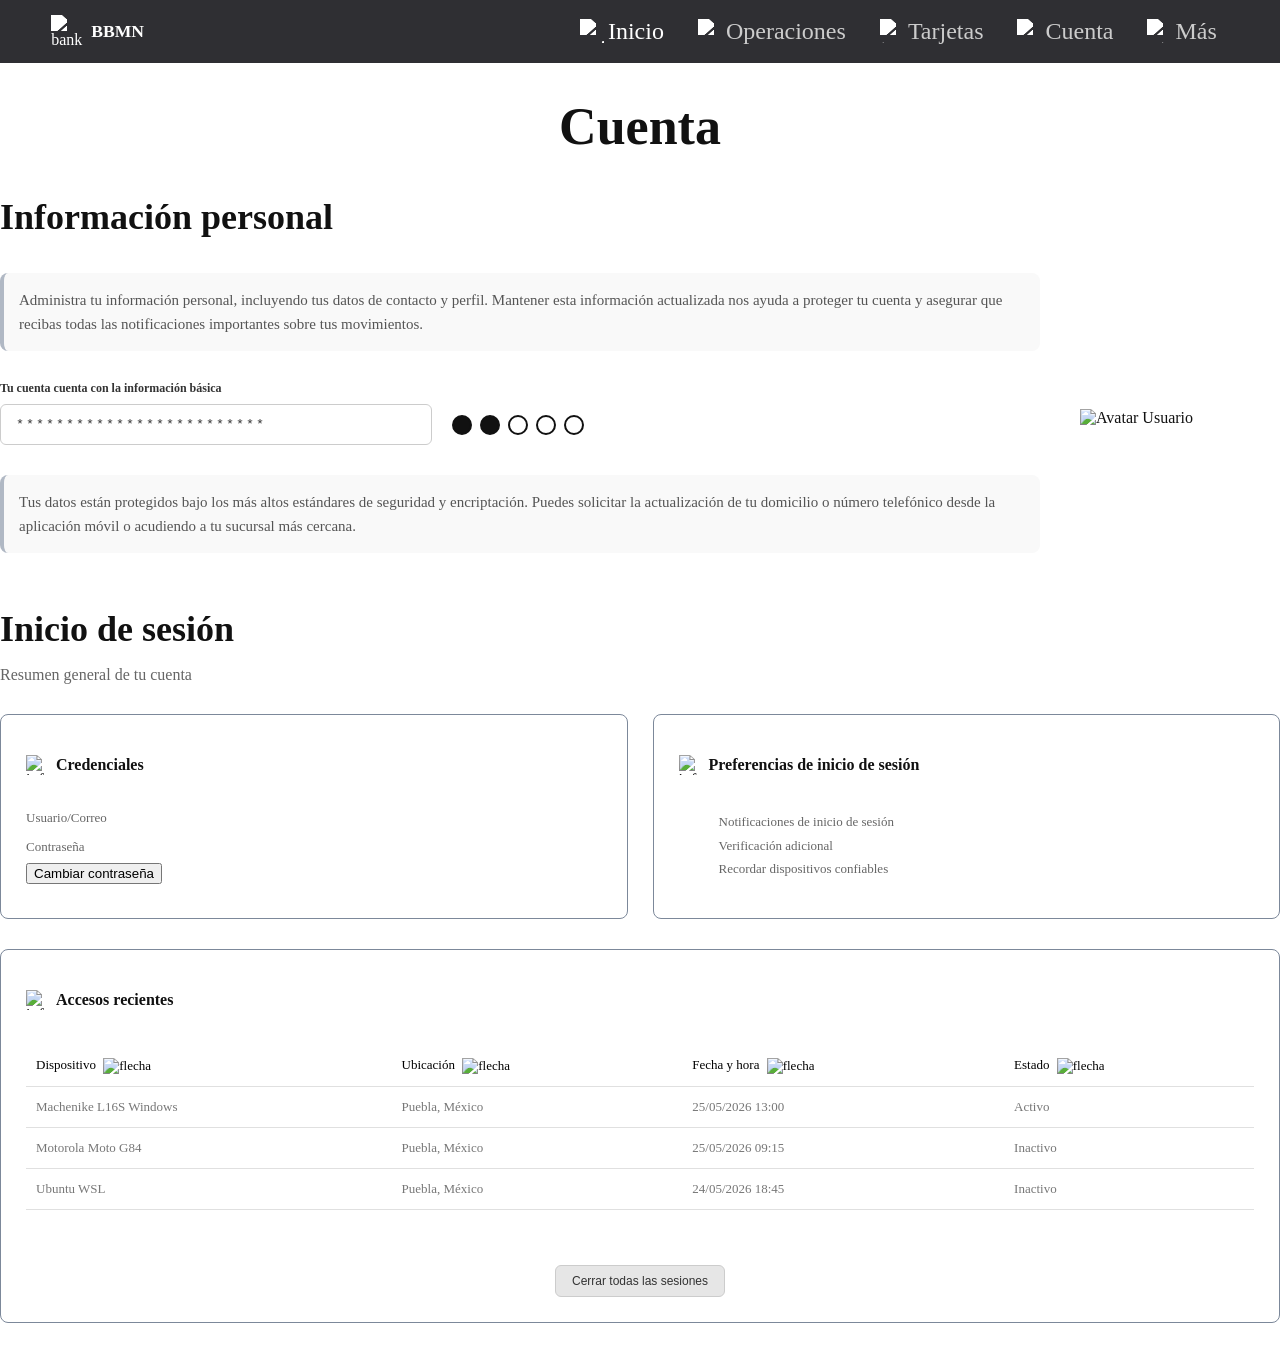
==== src/pages/cuenta/cuenta.html @ 2cd8dc53 "estructura estado de cuenta" ====
<!DOCTYPE html>
<html lang="es">
<head>
    <meta charset="UTF-8">
    <meta name="viewport" content="width=device-width, initial-scale=1.0">
    <title>Cuenta</title>
    <link rel="stylesheet" href="../../css/cuenta/cuenta.css">
    <link rel="stylesheet" href="../../css/estilos_globales/nav_pages.css">
</head>
<body>

    <nav class="nav_pages">
        <div class="logo_banco">
            <img src="https://cdn-icons-png.flaticon.com/128/1018/1018197.png" alt="bank">
            <span>BBMN</span>
        </div>
    
        <ul>
            <li><a href="#" class="active"><img src="https://cdn-icons-png.flaticon.com/128/2550/2550264.png" alt="principal"><span>Inicio</span></a></li>
            <li><a href="#"><img src="https://cdn-icons-png.flaticon.com/128/10074/10074820.png" alt="operaciones"><span>Operaciones</span></a></li>
            <li><a href="#"><img src="https://cdn-icons-png.flaticon.com/128/4021/4021708.png" alt="tarjeta"><span>Tarjetas</span></a></li>
            <li><a href="#"><img src="https://cdn-icons-png.flaticon.com/128/1077/1077063.png" alt="cuenta"><span>Cuenta</span></a></li>
            <li><a href="#"><img src="https://cdn-icons-png.flaticon.com/128/14120/14120322.png" alt="otros"><span>Más</span></a></li>
        </ul>
    </nav>

    <main class="account-container">
        <h1 class="title-principal">Cuenta</h1>

        <section class="personal-info-section">
            <h2>Información personal</h2>
            
            <div class="info-layout">
                <div class="info-content">
                    <p class="info-text">
                        Administra tu información personal, incluyendo tus datos de contacto y perfil. Mantener esta información actualizada nos ayuda a proteger tu cuenta y asegurar que recibas todas las notificaciones importantes sobre tus movimientos.
                    </p>

                    <div class="basic-info-box">
                        <label>Tu cuenta cuenta con la información básica</label>
                        <div class="input-progress">
                            <input type="text" value="*************************" disabled class="input-progress-circle">
                            <div class="progress">
                                <span class="dot filled"></span>
                                <span class="dot filled"></span>
                                <span class="dot empty"></span>
                                <span class="dot empty"></span>
                                <span class="dot empty"></span>
                            </div>
                        </div>
                    </div>

                    <p class="info-text">
                        Tus datos están protegidos bajo los más altos estándares de seguridad y encriptación. Puedes solicitar la actualización de tu domicilio o número telefónico desde la aplicación móvil o acudiendo a tu sucursal más cercana.
                    </p>
                </div>

                <div class="avatar">
                    <img src="https://cdn-icons-png.flaticon.com/128/1177/1177568.png" alt="Avatar Usuario" class="avatar-image">
                </div>
            </div>
        </section>


        <section class="login-security-section">
            <h2>Inicio de sesión</h2>
            <p class="subtitle">Resumen general de tu cuenta</p>

            <div class="security-cards-grid">
                
                <div class="security-card">
                    <div class="card-header">
                        <img src="https://cdn-icons-png.flaticon.com/128/665/665049.png" alt="info" width="20" height="20">
                        <h3>Credenciales</h3>
                    </div>
                    <div class="card-body">
                        <p class="data-label">Usuario/Correo</p>
                        <p class="data-label">Contraseña</p>
                        <button class="btn-outline">Cambiar contraseña</button>
                    </div>
                </div>

                <div class="security-card">
                    <div class="card-header">
                        <img src="https://cdn-icons-png.flaticon.com/128/665/665049.png" alt="info" width="20" height="20">
                        <h3>Preferencias de inicio de sesión</h3>
                    </div>
                    <div class="card-body">
                        <ul class="preferences-list">
                            <li>Notificaciones de inicio de sesión</li>
                            <li>Verificación adicional</li>
                            <li>Recordar dispositivos confiables</li>
                        </ul>
                    </div>
                </div>
            </div>

            <div class="recent-access-section">
                <div class="card-header">
                    <img src="https://cdn-icons-png.flaticon.com/128/665/665049.png" alt="info" width="20" height="20">
                    <h3>Accesos recientes</h3>
                </div>
                
                <div class="table-responsive">
                    <table class="access-table">
                        <thead>
                            <tr>
                                <th>Dispositivo <img src="https://cdn-icons-png.flaticon.com/128/2985/2985150.png" alt="flecha" width="12" height="12"></th>
                                <th>Ubicación <img src="https://cdn-icons-png.flaticon.com/128/2985/2985150.png" alt="flecha" width="12" height="12"></th>
                                <th>Fecha y hora <img src="https://cdn-icons-png.flaticon.com/128/2985/2985150.png" alt="flecha" width="12" height="12"></th>
                                <th>Estado <img src="https://cdn-icons-png.flaticon.com/128/2985/2985150.png" alt="flecha" width="12" height="12"></th>
                            </tr>
                        </thead>
                        <tbody>
                            <tr>
                                <td>Machenike L16S Windows</td>
                                <td>Puebla, México</td>
                                <td>25/05/2026 13:00</td>
                                <td>Activo</td>
                            </tr>
                            <tr>
                                <td>Motorola Moto G84</td>
                                <td>Puebla, México</td>
                                <td>25/05/2026 09:15</td>
                                <td>Inactivo</td>
                            </tr>
                            <tr>
                                <td>Ubuntu WSL</td>
                                <td>Puebla, México</td>
                                <td>24/05/2026 18:45</td>
                                <td>Inactivo</td>
                            </tr>
                        </tbody>
                    </table>
                </div>

                <div class="table-footer-actions">
                    <button class="btn-close-sessions">Cerrar todas las sesiones</button>
                </div>
            </div>

        </section>

    </main>

</body>
</html>
---- src/css/cuenta/cuenta.css ----
body {
    background-color: #ffffff;
    color: #111;
    padding: 40px 20px;
}

.account-container {
    max-width: 1500px;
    margin: 0 auto;
}

.title-principal {
    font-size: clamp(52px, 6vw, 42px);
    margin-bottom: 40px;
    text-align: center;
}

h2 {
    font-size: clamp(28px, 5vw, 36px);
    font-weight: 700;
    margin-bottom: 10px;
}

.subtitle {
    font-size: 16px;
    color: #666;
    margin-bottom: 30px;
}

.info-layout {
    display: flex;
    flex-wrap: wrap;
    gap: 40px;
    align-items: center;
    margin-top: 20px;
}

.info-content {
    flex: 1 1 500px; 
}

.info-text {
    font-size: 15px;
    line-height: 1.6;
    color: #555;
    margin-bottom: 25px;
    background-color: #f9f9f9;
    padding: 15px;
    border-radius: 8px;
    border-left: 4px solid #b0b8c4;
}

.basic-info-box {
    margin: 30px 0;
}

.basic-info-box label {
    display: block;
    font-size: 12px;
    font-weight: 600;
    margin-bottom: 8px;
    color: #333;
}

.input-progress {
    display: flex;
    align-items: center;
    gap: 20px;
    flex-wrap: wrap;
}

.input-progress-circle {
    flex: 1;
    min-width: 200px;
    max-width: 400px;
    padding: 12px 15px;
    border: 1px solid #ccc;
    border-radius: 6px;
    background-color: #fff;
    color: #333;
    font-family: monospace;
    letter-spacing: 2px;
}

.progress {
    display: flex;
    gap: 8px;
}

.dot {
    width: 16px;
    height: 16px;
    border-radius: 50%;
    border: 2px solid #111;
}

.dot.filled {
    background-color: #111;
}

.dot.empty {
    background-color: transparent;
}



.avatar {
    width: 100%;   
    height: auto;
    max-width: 200px;  
}

.security-cards-grid {
    display: grid;
    grid-template-columns: repeat(auto-fit, minmax(320px, 1fr));
    gap: 25px;
    margin-bottom: 30px;
    
}

.security-card {
    border: 1px solid #7c889a;
    border-radius: 8px;
    padding: 25px;
    background-color: #fff;
}

.card-header {
    display: flex;
    align-items: center;
    gap: 10px;
    margin-bottom: 20px;
}

.card-header h3 {
    font-size: 16px;
    font-weight: 600;
}

.data-label {
    font-size: 13px;
    color: #666;
    margin-bottom: 8px;
}

.btn-close-sessions {
    margin-top: 15px;
    padding: 8px 16px;
    background-color: #e6e6e6;
    border: 1px solid #ccc;
    border-radius: 6px;
    font-size: 12px;
    font-weight: 500;
    cursor: pointer;
    color: #333;
}

.preferences-list {
    list-style: none;
    font-size: 13px;
    color: #666;
    line-height: 1.8;
}

.recent-access-section {
    border: 1px solid #7c889a;;
    border-radius: 8px;
    padding: 25px;
    background-color: #fff;
    margin-top: 30px;
    margin-bottom: 40px;
}

.table-responsive {
    width: 100%;
    overflow-x: auto;
}

.access-table {
    width: 100%;
    border-collapse: collapse;
    min-width: 600px; 
    margin-bottom: 20px;
}

.access-table th, 
.access-table td {
    padding: 12px 10px;
    text-align: left;
    font-size: 13px;
    border-bottom: 1px solid #e0e0e0;
}

.access-table th {
    color: black;
    font-weight: 500;
    display: table-cell;
    vertical-align: middle;
}

.access-table th img {
    vertical-align: middle;
    margin-left: 4px;
}

.access-table td {
    color: #777;
}

.table-footer-actions {
    display: flex;
    justify-content: center;
    margin-top: 20px;
}
---- src/css/estilos_globales/nav_pages.css ----
body {
    margin: 0;
    padding: 0;
}

.nav_pages {
    display: flex;
    justify-content: space-between;
    align-items: center;
    background-color: #2f2f33;
    padding: 1% 4%;
}

.nav_pages .logo_banco {
    display: flex;
    align-items: center;
    gap: 8px;
}

.nav_pages .logo_banco img {
    width: 2em;
    height: 2em;
}

.nav_pages .logo_banco span {
    color: white;
    font-weight: bold;
    font-size: 1.1rem;
}

.nav_pages ul {
    display: flex;
    justify-content: space-around;
    align-items: center;
    list-style: none;
    margin: 0;
    padding: 0;
    gap: 10px;
}

.nav_pages li {
    margin: 0;
    padding: 0;
}

.nav_pages a {
    display: flex;
    align-items: center;
    text-decoration: none;
    color: #cccccc;
    font-weight: 500;
    font-size: 1.5em;
    transition: all 0.2s ease;
    gap: 4px;
    padding: 5px 12px;
    border-radius: 20px;
}

.nav_pages a:hover {
    color: white;
    background-color: #a4a0a0;
}

.nav_pages a.active {
    color: #ffffff;
}

.nav_pages img {
    width: 1em;
    height: 1em;
    object-fit: contain;
    filter: brightness(0) invert(1);
}
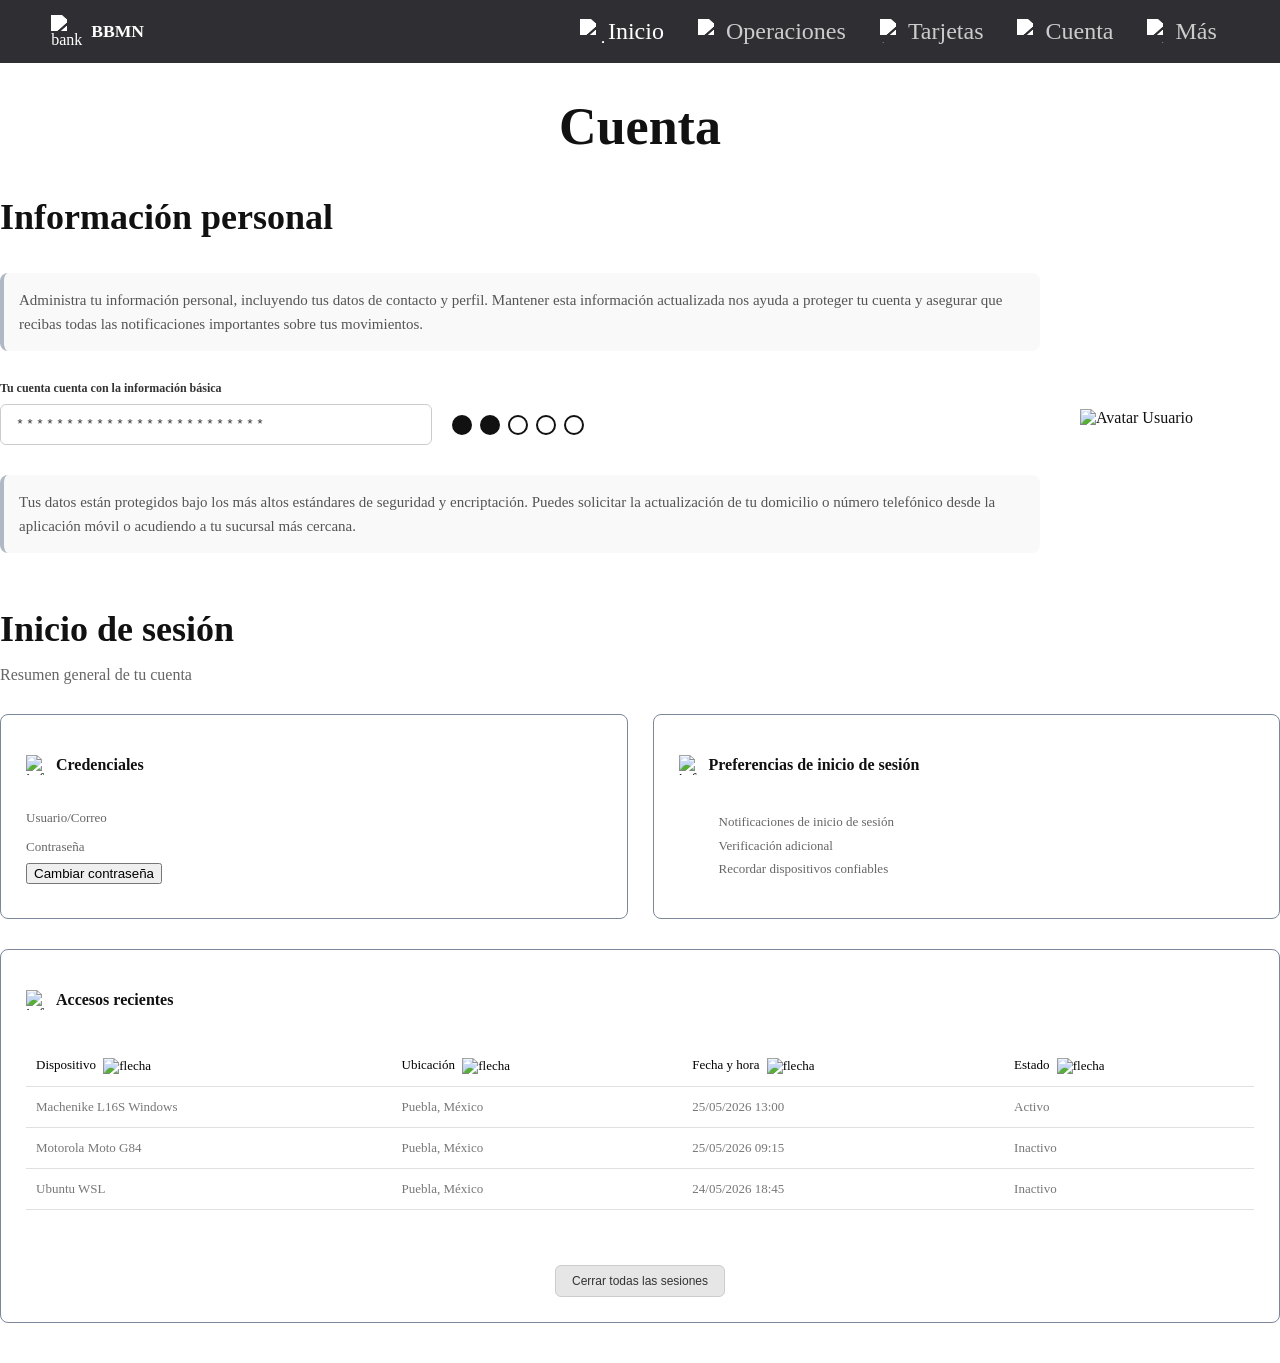
==== commit 611bc4fe: "actualizacion nav" ====
--- a/src/pages/cuenta/cuenta.html
+++ b/src/pages/cuenta/cuenta.html
@@ -16,10 +16,10 @@
         </div>
     
         <ul>
-            <li><a href="#" class="active"><img src="https://cdn-icons-png.flaticon.com/128/2550/2550264.png" alt="principal"><span>Inicio</span></a></li>
+            <li><a href="../../index.html" class="active"><img src="https://cdn-icons-png.flaticon.com/128/2550/2550264.png" alt="principal"><span>Inicio</span></a></li>
             <li><a href="#"><img src="https://cdn-icons-png.flaticon.com/128/10074/10074820.png" alt="operaciones"><span>Operaciones</span></a></li>
             <li><a href="#"><img src="https://cdn-icons-png.flaticon.com/128/4021/4021708.png" alt="tarjeta"><span>Tarjetas</span></a></li>
-            <li><a href="#"><img src="https://cdn-icons-png.flaticon.com/128/1077/1077063.png" alt="cuenta"><span>Cuenta</span></a></li>
+            <li><a href="cuenta.html"><img src="https://cdn-icons-png.flaticon.com/128/1077/1077063.png" alt="cuenta"><span>Cuenta</span></a></li>
             <li><a href="#"><img src="https://cdn-icons-png.flaticon.com/128/14120/14120322.png" alt="otros"><span>Más</span></a></li>
         </ul>
     </nav>
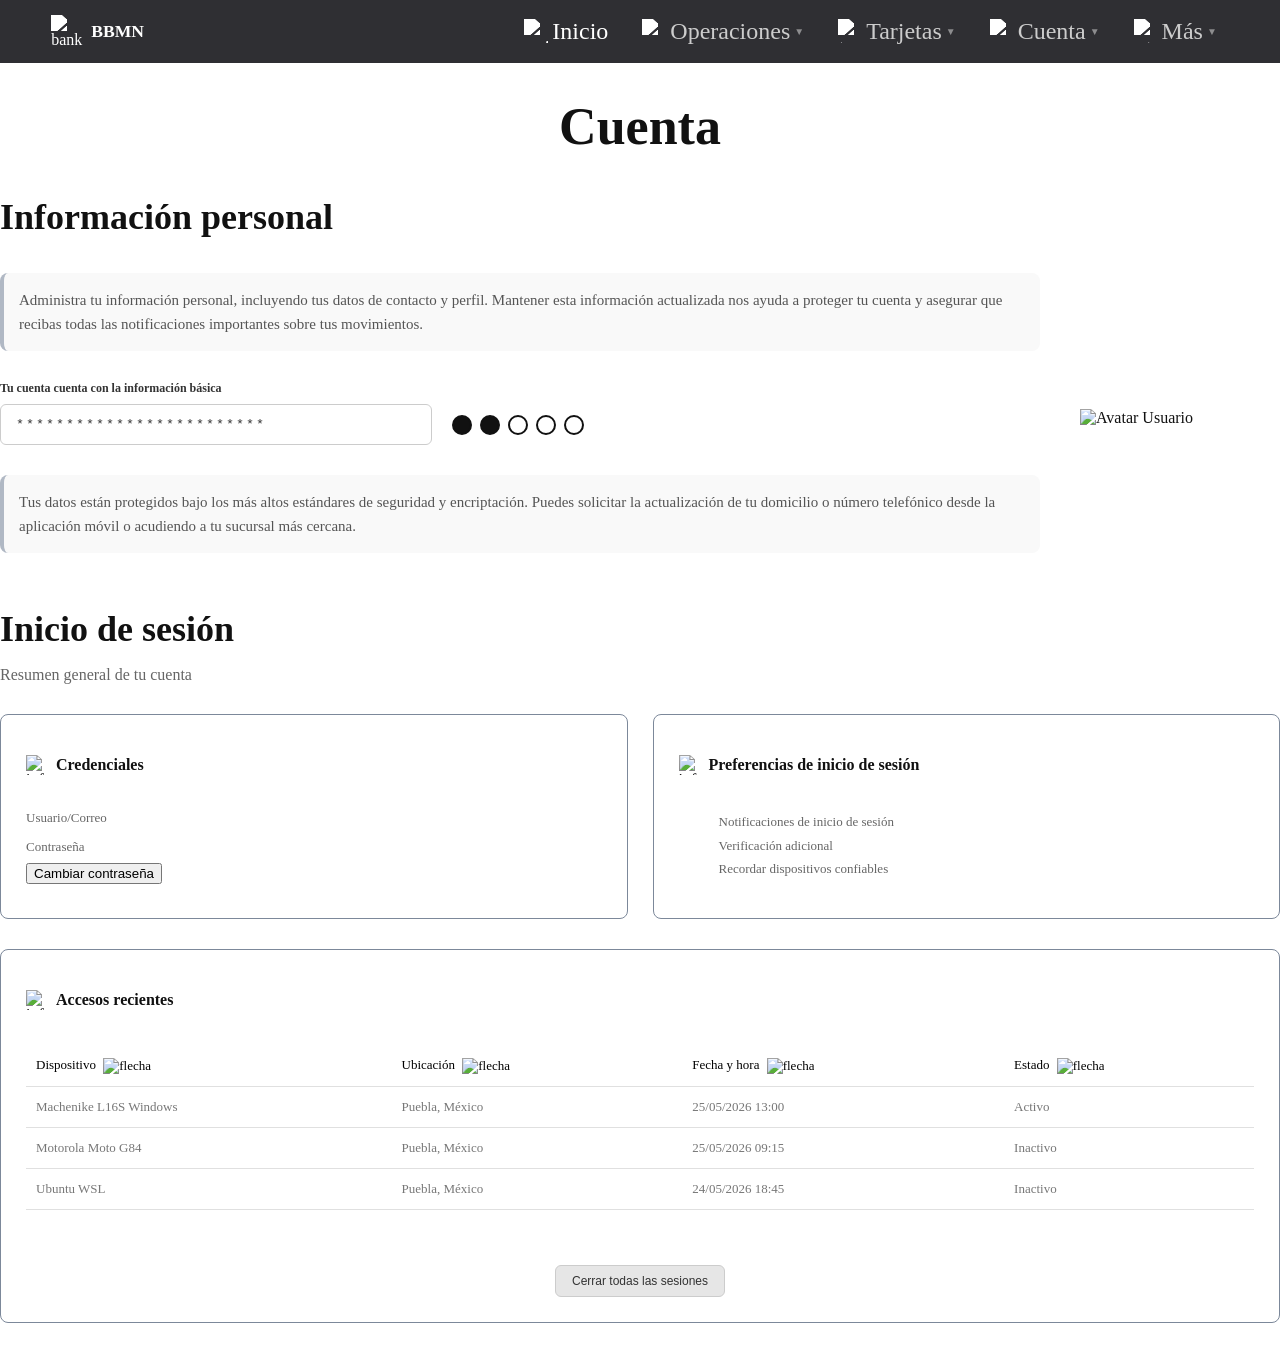
==== commit 6583a858: "n3 navs pages" ====
--- a/src/pages/cuenta/cuenta.html
+++ b/src/pages/cuenta/cuenta.html
@@ -4,6 +4,7 @@
     <meta charset="UTF-8">
     <meta name="viewport" content="width=device-width, initial-scale=1.0">
     <title>Cuenta</title>
+    <link rel="icon" type="image/x-icon" href="https://cdn-icons-png.flaticon.com/128/1077/1077114.png">
     <link rel="stylesheet" href="../../css/cuenta/cuenta.css">
     <link rel="stylesheet" href="../../css/estilos_globales/nav_pages.css">
 </head>
@@ -141,6 +142,8 @@
 
         </section>
 
+        <script  src="../../js/barra_navegacion/nav_pages.js"></script>
+
     </main>
 
 </body>
